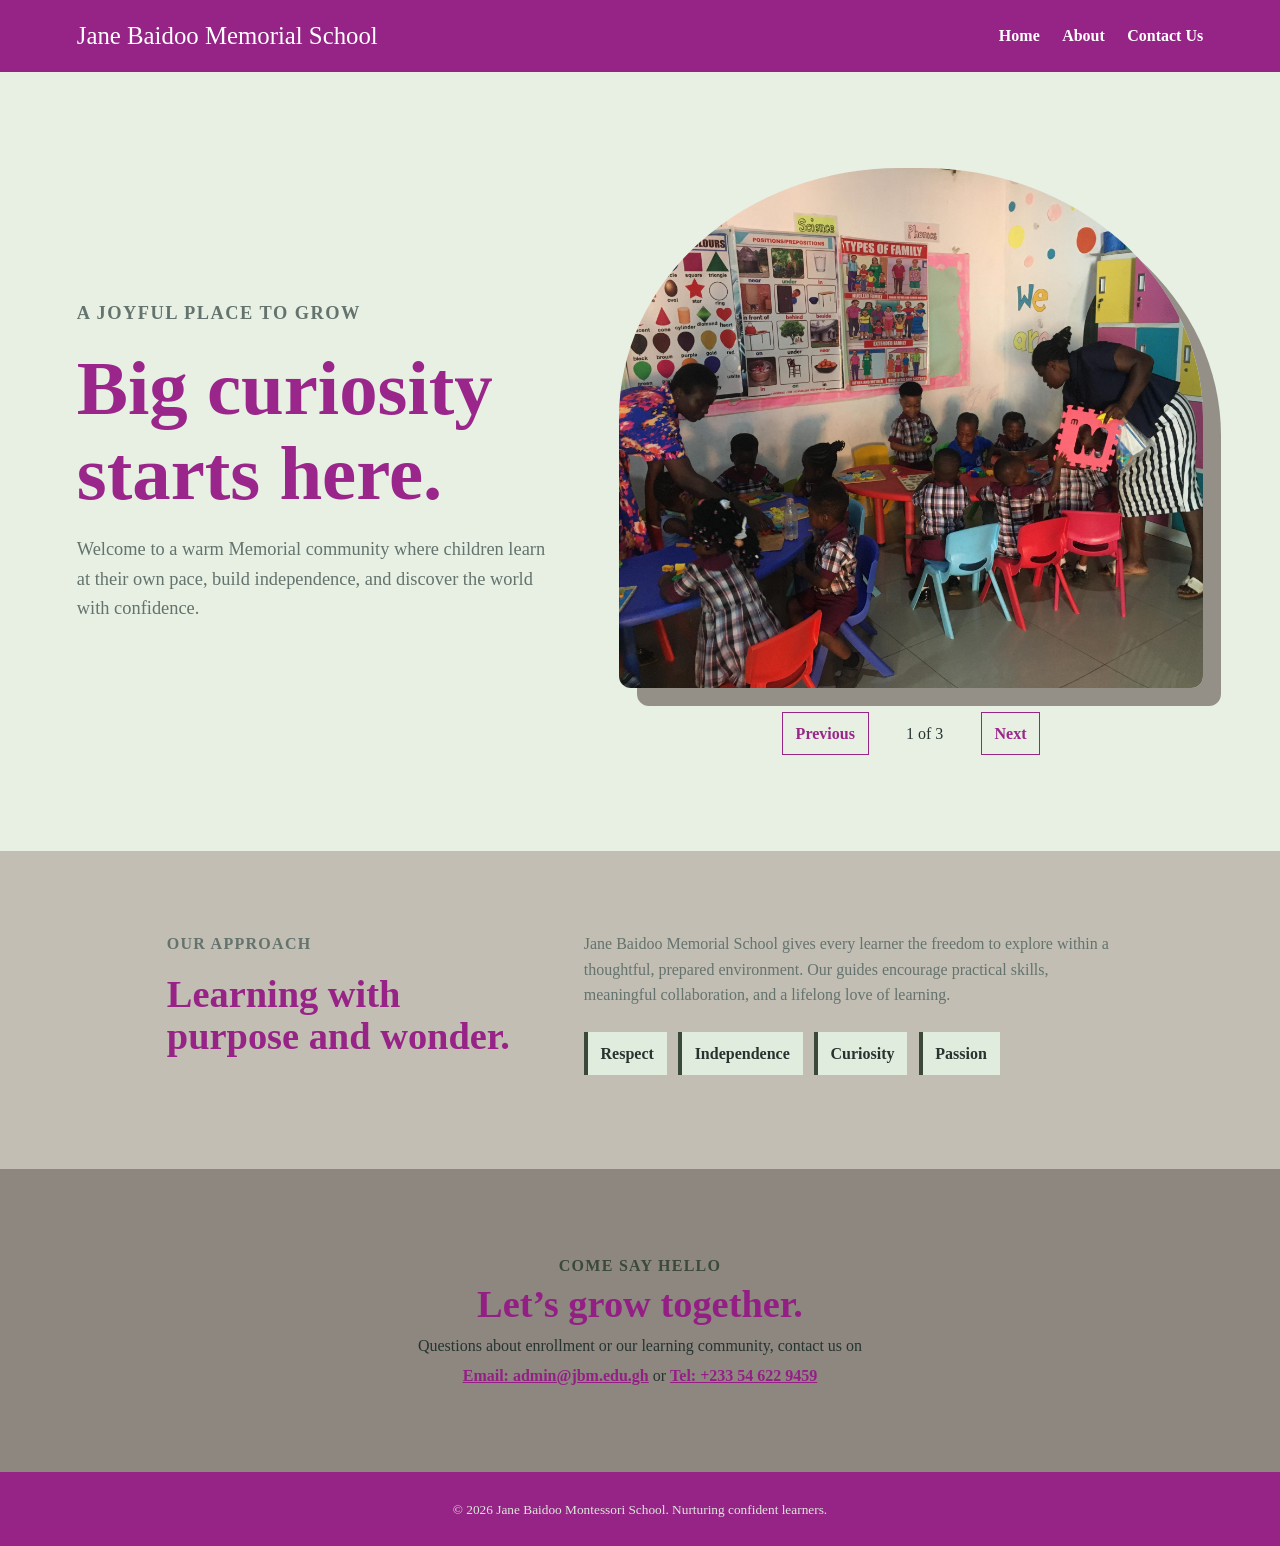
==== index.html @ 4fdb9b72 "The official website for Jane Baidoo  Memorial School, showcasing its vision, academic programmes, a" ====
<!DOCTYPE html>
<html lang="en">
<head>
    <meta charset="UTF-8">
    <meta name="viewport" content="width=device-width, initial-scale=1.0">
    <meta name="description" content="Jane Baidoo Montessori School nurtures curious, confident, and kind learners.">
    <title>Jane Baidoo Montessori School</title>
    <style>
        :root {
            --forest: #941984ef;
            --leaf: #3a493a;
            --sun: #837c75d2;
            --cream: #c2beb4;
            --ink: #26332f;
            --muted: #64736d;
            --line: #d9e4d9;
        }

        * { box-sizing: border-box; }

        html { scroll-behavior: smooth; }

        body {
            margin: 0;
            background: var(--cream);
            color: var(--ink);
            font-family: Georgia, "Times New Roman", serif;
            line-height: 1.6;
        }

        .site-header {
            background: var(--forest);
            color: white;
            padding: 1rem 6vw;
            display: flex;
            align-items: center;
            justify-content: space-between;
            gap: 1.5rem;
        }

        .brand { margin: 0; font-size: clamp(1.1rem, 2vw, 1.55rem); }
        .brand span { color: var(--sun); }

        nav ul {
            display: flex;
            flex-wrap: wrap;
            gap: 1.4rem;
            list-style: none;
            margin: 0;
            padding: 0;
        }

        nav a { color: white; text-decoration: none; font-weight: bold; }
        nav a:hover, nav a:focus { color: var(--sun); }

        .hero {
            min-height: 570px;
            padding: 6rem 6vw;
            display: grid;
            grid-template-columns: minmax(260px, 0.9fr) minmax(320px, 1.1fr);
            align-items: center;
            gap: 4rem;
            background: #e7f0e3;
        }

        .eyebrow { color: var(--leaf); font-weight: bold; letter-spacing: .08em; text-transform: uppercase; }
        h1, h2 { line-height: 1.1; color: var(--forest); }
        h1 { font-size: clamp(2.6rem, 6vw, 5rem); margin: .5rem 0 1.2rem; }
        h2 { font-size: clamp(1.8rem, 3vw, 2.6rem); margin-top: 0; }
        .hero p { max-width: 34rem; color: var(--muted); font-size: 1.15rem; }
        .hero-slideshow { min-width: 0; }
        .hero-image { display: block; width: 100%; height: 520px; object-fit: cover; border-radius: 48% 48% 12px 12px; box-shadow: 18px 18px 0 var(--sun); }
        .slideshow-controls { display: flex; align-items: center; justify-content: center; gap: 1rem; margin-top: 1.5rem; }
        .slideshow-controls button { border: 1px solid var(--forest); background: transparent; color: var(--forest); padding: .5rem .8rem; font: inherit; font-weight: bold; cursor: pointer; }
        .slideshow-controls button:hover, .slideshow-controls button:focus-visible { background: var(--forest); color: white; }
        .slide-status { min-width: 5rem; text-align: center; color: var(--ink); }

        .content { max-width: 1100px; margin: 0 auto; padding: 5rem 6vw; }
        .about { display: grid; grid-template-columns: 1fr 1.5fr; gap: 4rem; align-items: start; }
        .about p { color: var(--muted); margin-top: 0; }
        .values { display: flex; flex-wrap: wrap; gap: .7rem; margin-top: 1.5rem; }
        .value { background: #e0ecdd; border-left: 4px solid var(--leaf); padding: .55rem .8rem; font-weight: bold; }

        .records { background: white; border-top: 1px solid var(--line); }
        .table-wrap { overflow-x: auto; }
        table { width: 100%; border-collapse: collapse; text-align: left; min-width: 520px; }
        caption { text-align: left; color: var(--muted); margin-bottom: 1rem; }
        th { background: var(--forest); color: white; }
        th, td { padding: 1rem 1.2rem; border-bottom: 1px solid var(--line); }
        tbody tr:nth-child(even) { background: #f4f8f1; }
        tbody tr:hover { background: #fff4d9; }

        .contact { background: var(--sun); text-align: center; }
        .contact h2 { margin-bottom: .5rem; }
        .contact p { margin: .25rem 0; }
        .contact a { color: var(--forest); font-weight: bold; }
        footer { background: var(--forest); color: #dce9d9; text-align: center; padding: 1.5rem 6vw; }

        @media (max-width: 720px) {
            .site-header { align-items: flex-start; flex-direction: column; }
            .hero { grid-template-columns: 1fr; padding-top: 4rem; gap: 2rem; }
            .hero-image { height: min(105vw, 420px); border-radius: 38% 38% 12px 12px; box-shadow: 10px 10px 0 var(--sun); }
            .about { grid-template-columns: 1fr; gap: 1rem; }
        }
    </style>
</head>
<body>
    <header class="site-header">
        <p class="brand">Jane Baidoo Memorial School</p>
        <nav aria-label="Main navigation">
            <ul>
                <li><a href="#home">Home</a></li>
                <li><a href="#about">About</a></li>
                <li><a href="#contact">Contact Us</a></li>
            </ul>
        </nav>
    </header>

    <main>
        <section class="hero" id="home">
            <div>
                <p class="eyebrow">A joyful place to grow</p>
                <h1>Big curiosity starts here.</h1>
                <p>Welcome to a warm Memorial community where children learn at their own pace, build independence, and discover the world with confidence.</p>
            </div>
            <div class="hero-slideshow" aria-label="School photo slideshow">
                <img class="hero-image" src="JBMS%201.jpeg" alt="JBMS school photo 1">
                <div class="slideshow-controls">
                    <button type="button" id="previous-slide" aria-label="Show previous photo">Previous</button>
                    <span class="slide-status" id="slide-status" aria-live="polite">1 of 3</span>
                    <button type="button" id="next-slide" aria-label="Show next photo">Next</button>
                </div>
            </div>
        </section>

        <section class="content about" id="about">
            <div>
                <p class="eyebrow">Our approach</p>
                <h2>Learning with purpose and wonder.</h2>
            </div>
            <div>
                <p>Jane Baidoo Memorial School gives every learner the freedom to explore within a thoughtful, prepared environment. Our guides encourage practical skills, meaningful collaboration, and a lifelong love of learning.</p>
                <div class="values" aria-label="School values">
                    <span class="value">Respect</span>
                    <span class="value">Independence</span>
                    <span class="value">Curiosity</span>
                    <span class="value">Passion</span>

                </div>
            </div>
        </section>

        <section class="contact" id="contact">
            <div class="content">
                <p class="eyebrow">Come say hello</p>
                <h2>Let’s grow together.</h2>
                <p>Questions about enrollment or our learning community,
                     contact us on
                </p>
                <p><a href="mailto:admin@jbm.edu.gh">Email: admin@jbm.edu.gh</a> or <a href="tel:+233546229459">Tel: +233 54 622 9459</a></p>
            </div>
        </section>
    </main>

    <footer><small>&copy; 2026 Jane Baidoo Montessori School. Nurturing confident learners.</small></footer>
    <script>
        const slides = [
            { src: "JBMS%201.jpeg", alt: "JBMS school photo 1" },
            { src: "JBMS%202.jpeg", alt: "JBMS school photo 2" },
            { src: "JBMS%203.jpeg", alt: "JBMS school photo 3" },
            { src: "JBMS%204.jpeg", alt: "JBMS school photo 4" }
        ];
        const slideshowImage = document.querySelector(".hero-image");
        const slideStatus = document.querySelector("#slide-status");
        let currentSlide = 0;

        function showSlide(index) {
            currentSlide = (index + slides.length) % slides.length;
            slideshowImage.src = slides[currentSlide].src;
            slideshowImage.alt = slides[currentSlide].alt;
            slideStatus.textContent = `${currentSlide + 1} of ${slides.length}`;
        }

        document.querySelector("#previous-slide").addEventListener("click", () => showSlide(currentSlide - 1));
        document.querySelector("#next-slide").addEventListener("click", () => showSlide(currentSlide + 1));
        window.setInterval(() => showSlide(currentSlide + 1), 5000);
    </script>
</body>
</html>
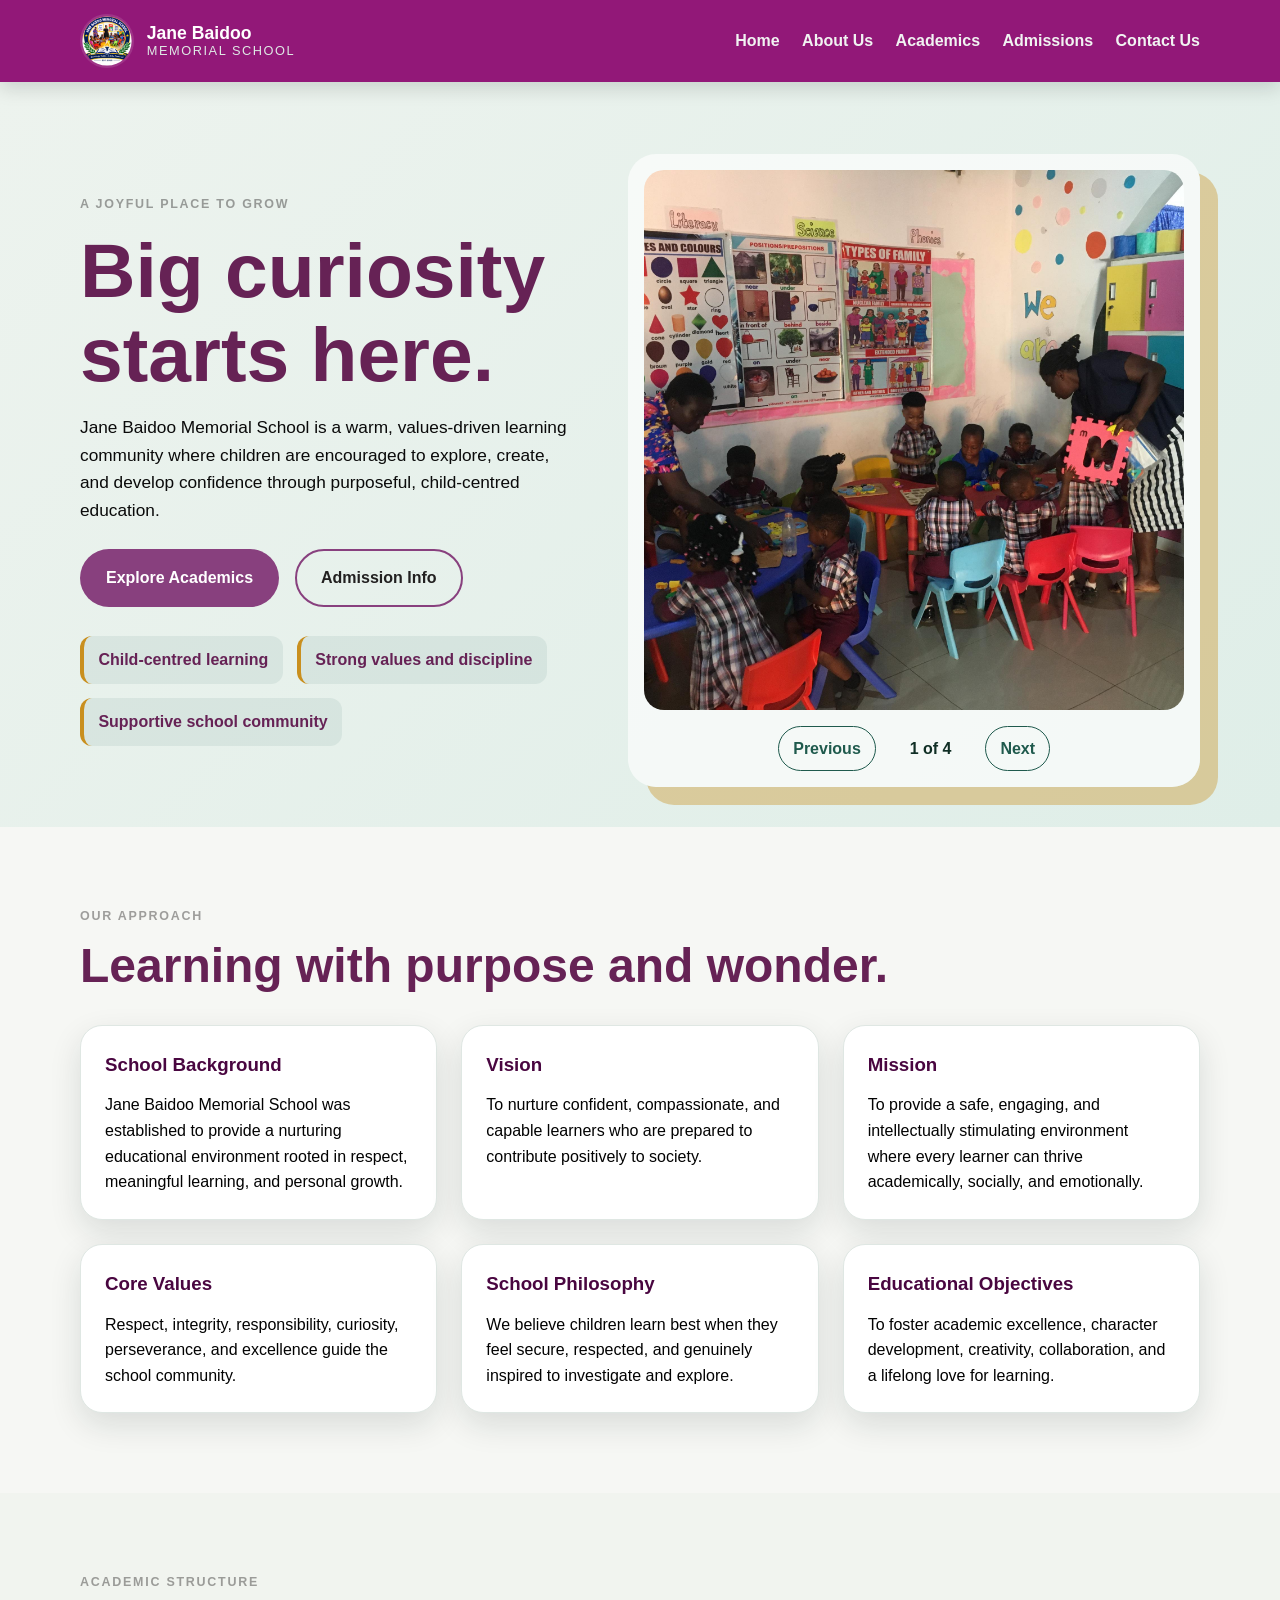
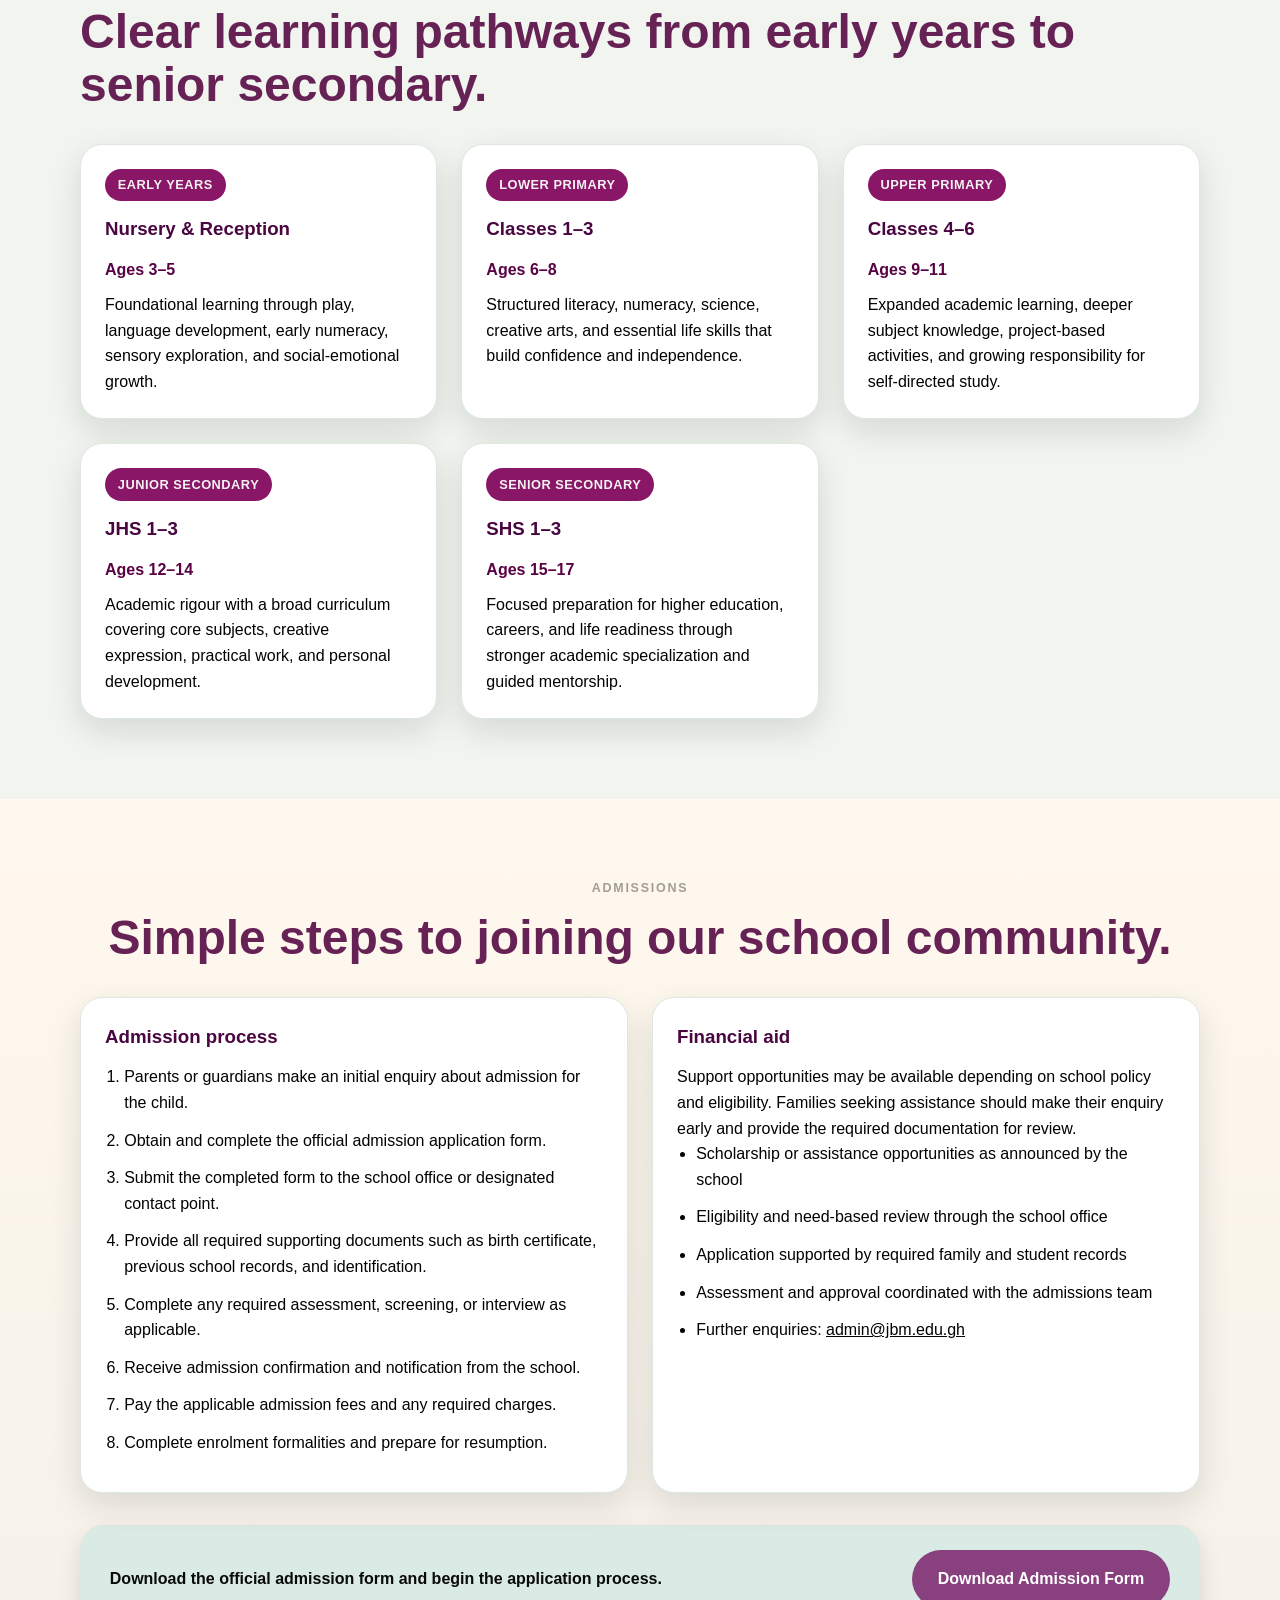
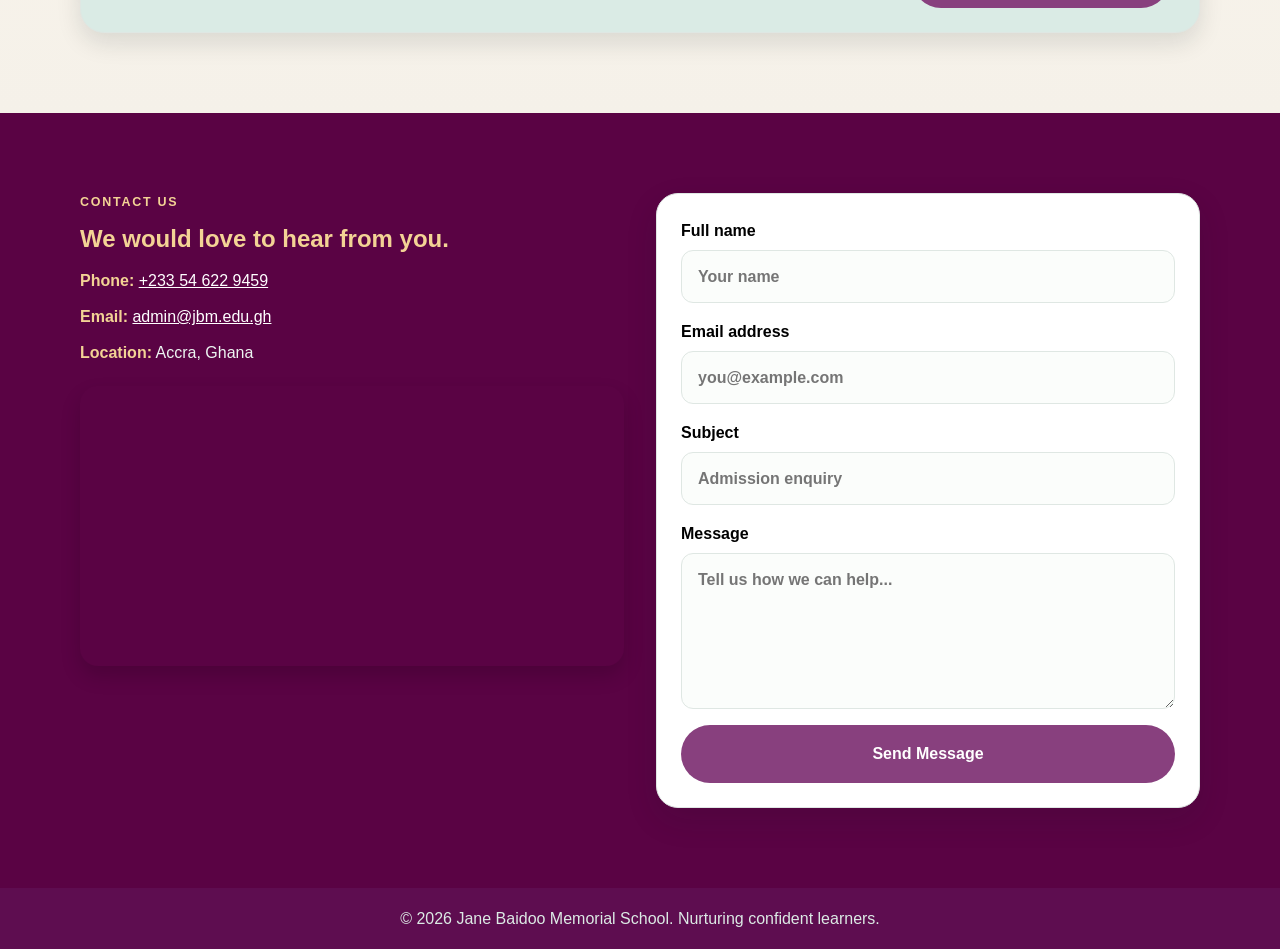
==== commit 08bf033b: "Jane Baidoo site update." ====
--- a/index.html
+++ b/index.html
@@ -3,187 +3,227 @@
 <head>
     <meta charset="UTF-8">
     <meta name="viewport" content="width=device-width, initial-scale=1.0">
-    <meta name="description" content="Jane Baidoo Montessori School nurtures curious, confident, and kind learners.">
-    <title>Jane Baidoo Montessori School</title>
-    <style>
-        :root {
-            --forest: #941984ef;
-            --leaf: #3a493a;
-            --sun: #837c75d2;
-            --cream: #c2beb4;
-            --ink: #26332f;
-            --muted: #64736d;
-            --line: #d9e4d9;
-        }
-
-        * { box-sizing: border-box; }
-
-        html { scroll-behavior: smooth; }
-
-        body {
-            margin: 0;
-            background: var(--cream);
-            color: var(--ink);
-            font-family: Georgia, "Times New Roman", serif;
-            line-height: 1.6;
-        }
-
-        .site-header {
-            background: var(--forest);
-            color: white;
-            padding: 1rem 6vw;
-            display: flex;
-            align-items: center;
-            justify-content: space-between;
-            gap: 1.5rem;
-        }
-
-        .brand { margin: 0; font-size: clamp(1.1rem, 2vw, 1.55rem); }
-        .brand span { color: var(--sun); }
-
-        nav ul {
-            display: flex;
-            flex-wrap: wrap;
-            gap: 1.4rem;
-            list-style: none;
-            margin: 0;
-            padding: 0;
-        }
-
-        nav a { color: white; text-decoration: none; font-weight: bold; }
-        nav a:hover, nav a:focus { color: var(--sun); }
-
-        .hero {
-            min-height: 570px;
-            padding: 6rem 6vw;
-            display: grid;
-            grid-template-columns: minmax(260px, 0.9fr) minmax(320px, 1.1fr);
-            align-items: center;
-            gap: 4rem;
-            background: #e7f0e3;
-        }
-
-        .eyebrow { color: var(--leaf); font-weight: bold; letter-spacing: .08em; text-transform: uppercase; }
-        h1, h2 { line-height: 1.1; color: var(--forest); }
-        h1 { font-size: clamp(2.6rem, 6vw, 5rem); margin: .5rem 0 1.2rem; }
-        h2 { font-size: clamp(1.8rem, 3vw, 2.6rem); margin-top: 0; }
-        .hero p { max-width: 34rem; color: var(--muted); font-size: 1.15rem; }
-        .hero-slideshow { min-width: 0; }
-        .hero-image { display: block; width: 100%; height: 520px; object-fit: cover; border-radius: 48% 48% 12px 12px; box-shadow: 18px 18px 0 var(--sun); }
-        .slideshow-controls { display: flex; align-items: center; justify-content: center; gap: 1rem; margin-top: 1.5rem; }
-        .slideshow-controls button { border: 1px solid var(--forest); background: transparent; color: var(--forest); padding: .5rem .8rem; font: inherit; font-weight: bold; cursor: pointer; }
-        .slideshow-controls button:hover, .slideshow-controls button:focus-visible { background: var(--forest); color: white; }
-        .slide-status { min-width: 5rem; text-align: center; color: var(--ink); }
-
-        .content { max-width: 1100px; margin: 0 auto; padding: 5rem 6vw; }
-        .about { display: grid; grid-template-columns: 1fr 1.5fr; gap: 4rem; align-items: start; }
-        .about p { color: var(--muted); margin-top: 0; }
-        .values { display: flex; flex-wrap: wrap; gap: .7rem; margin-top: 1.5rem; }
-        .value { background: #e0ecdd; border-left: 4px solid var(--leaf); padding: .55rem .8rem; font-weight: bold; }
-
-        .records { background: white; border-top: 1px solid var(--line); }
-        .table-wrap { overflow-x: auto; }
-        table { width: 100%; border-collapse: collapse; text-align: left; min-width: 520px; }
-        caption { text-align: left; color: var(--muted); margin-bottom: 1rem; }
-        th { background: var(--forest); color: white; }
-        th, td { padding: 1rem 1.2rem; border-bottom: 1px solid var(--line); }
-        tbody tr:nth-child(even) { background: #f4f8f1; }
-        tbody tr:hover { background: #fff4d9; }
-
-        .contact { background: var(--sun); text-align: center; }
-        .contact h2 { margin-bottom: .5rem; }
-        .contact p { margin: .25rem 0; }
-        .contact a { color: var(--forest); font-weight: bold; }
-        footer { background: var(--forest); color: #dce9d9; text-align: center; padding: 1.5rem 6vw; }
-
-        @media (max-width: 720px) {
-            .site-header { align-items: flex-start; flex-direction: column; }
-            .hero { grid-template-columns: 1fr; padding-top: 4rem; gap: 2rem; }
-            .hero-image { height: min(105vw, 420px); border-radius: 38% 38% 12px 12px; box-shadow: 10px 10px 0 var(--sun); }
-            .about { grid-template-columns: 1fr; gap: 1rem; }
-        }
-    </style>
+    <meta name="description" content="Jane Baidoo Memorial School offers a warm, engaging and academically strong learning environment for young learners.">
+    <title>Jane Baidoo Memorial School</title>
+    <link rel="stylesheet" href="jbms.css">
+    <script src="jbms.js" defer></script>
 </head>
 <body>
     <header class="site-header">
-        <p class="brand">Jane Baidoo Memorial School</p>
-        <nav aria-label="Main navigation">
-            <ul>
-                <li><a href="#home">Home</a></li>
-                <li><a href="#about">About</a></li>
-                <li><a href="#contact">Contact Us</a></li>
-            </ul>
-        </nav>
+        <div class="container nav-wrap">
+            <a class="brand" href="#home" aria-label="Jane Baidoo Memorial School home">
+                <img src="JB%20Logo.png" alt="Jane Baidoo Memorial School logo">
+                <div class="brand-text">
+                    <span class="brand-name">Jane Baidoo</span>
+                    <span class="brand-subtitle">Memorial School</span>
+                </div>
+            </a>
+
+            <button class="nav-toggle" type="button" aria-expanded="false" aria-controls="site-nav" aria-label="Toggle menu">
+                Menu
+            </button>
+
+            <nav class="main-nav" id="site-nav" aria-label="Main navigation">
+                <ul>
+                    <li><a href="#home">Home</a></li>
+                    <li><a href="#about">About Us</a></li>
+                    <li><a href="#academics">Academics</a></li>
+                    <li><a href="#admissions">Admissions</a></li>
+                    <li><a href="#contact">Contact Us</a></li>
+                </ul>
+            </nav>
+        </div>
     </header>
 
     <main>
         <section class="hero" id="home">
-            <div>
-                <p class="eyebrow">A joyful place to grow</p>
-                <h1>Big curiosity starts here.</h1>
-                <p>Welcome to a warm Memorial community where children learn at their own pace, build independence, and discover the world with confidence.</p>
-            </div>
-            <div class="hero-slideshow" aria-label="School photo slideshow">
-                <img class="hero-image" src="JBMS%201.jpeg" alt="JBMS school photo 1">
-                <div class="slideshow-controls">
-                    <button type="button" id="previous-slide" aria-label="Show previous photo">Previous</button>
-                    <span class="slide-status" id="slide-status" aria-live="polite">1 of 3</span>
-                    <button type="button" id="next-slide" aria-label="Show next photo">Next</button>
-                </div>
-            </div>
-        </section>
-
-        <section class="content about" id="about">
-            <div>
-                <p class="eyebrow">Our approach</p>
-                <h2>Learning with purpose and wonder.</h2>
-            </div>
-            <div>
-                <p>Jane Baidoo Memorial School gives every learner the freedom to explore within a thoughtful, prepared environment. Our guides encourage practical skills, meaningful collaboration, and a lifelong love of learning.</p>
-                <div class="values" aria-label="School values">
-                    <span class="value">Respect</span>
-                    <span class="value">Independence</span>
-                    <span class="value">Curiosity</span>
-                    <span class="value">Passion</span>
-
-                </div>
-            </div>
-        </section>
-
-        <section class="contact" id="contact">
-            <div class="content">
-                <p class="eyebrow">Come say hello</p>
-                <h2>Let’s grow together.</h2>
-                <p>Questions about enrollment or our learning community,
-                     contact us on
-                </p>
-                <p><a href="mailto:admin@jbm.edu.gh">Email: admin@jbm.edu.gh</a> or <a href="tel:+233546229459">Tel: +233 54 622 9459</a></p>
+            <div class="container hero-layout">
+                <div class="hero-copy">
+                    <p class="eyebrow">A joyful place to grow</p>
+                    <h1>Big curiosity starts here.</h1>
+                    <p class="lead">Jane Baidoo Memorial School is a warm, values-driven learning community where children are encouraged to explore, create, and develop confidence through purposeful, child-centred education.</p>
+                    <div class="hero-actions">
+                        <a href="#academics" class="button primary">Explore Academics</a>
+                        <a href="#admissions" class="button secondary">Admission Info</a>
+                    </div>
+                    <ul class="quick-facts" aria-label="School highlights">
+                        <li>Child-centred learning</li>
+                        <li>Strong values and discipline</li>
+                        <li>Supportive school community</li>
+                    </ul>
+                </div>
+
+                <div class="hero-slideshow" aria-label="School photo slideshow">
+                    <img class="hero-image" src="JBMS%201.jpeg" alt="School building and students in a bright classroom environment">
+                    <div class="slideshow-controls">
+                        <button type="button" id="previous-slide" aria-label="Show previous photo">Previous</button>
+                        <span class="slide-status" id="slide-status" aria-live="polite">1 of 4</span>
+                        <button type="button" id="next-slide" aria-label="Show next photo">Next</button>
+                    </div>
+                </div>
+            </div>
+        </section>
+
+        <section class="section about" id="about">
+            <div class="container">
+                <div class="section-intro">
+                    <p class="eyebrow">Our approach</p>
+                    <h2>Learning with purpose and wonder.</h2>
+                </div>
+
+                <div class="info-grid">
+                    <article class="info-card">
+                        <h3>School Background</h3>
+                        <p>Jane Baidoo Memorial School was established to provide a nurturing educational environment rooted in respect, meaningful learning, and personal growth.</p>
+                    </article>
+                    <article class="info-card">
+                        <h3>Vision</h3>
+                        <p>To nurture confident, compassionate, and capable learners who are prepared to contribute positively to society.</p>
+                    </article>
+                    <article class="info-card">
+                        <h3>Mission</h3>
+                        <p>To provide a safe, engaging, and intellectually stimulating environment where every learner can thrive academically, socially, and emotionally.</p>
+                    </article>
+                    <article class="info-card">
+                        <h3>Core Values</h3>
+                        <p>Respect, integrity, responsibility, curiosity, perseverance, and excellence guide the school community.</p>
+                    </article>
+                    <article class="info-card">
+                        <h3>School Philosophy</h3>
+                        <p>We believe children learn best when they feel secure, respected, and genuinely inspired to investigate and explore.</p>
+                    </article>
+                    <article class="info-card">
+                        <h3>Educational Objectives</h3>
+                        <p>To foster academic excellence, character development, creativity, collaboration, and a lifelong love for learning.</p>
+                    </article>
+                </div>
+            </div>
+        </section>
+
+        <section class="section academics" id="academics">
+            <div class="container">
+                <div class="section-intro">
+                    <p class="eyebrow">Academic structure</p>
+                    <h2>Clear learning pathways from early years to senior secondary.</h2>
+                </div>
+
+                <div class="program-grid">
+                    <article class="program-card">
+                        <span class="program-level">Early Years</span>
+                        <h3>Nursery & Reception</h3>
+                        <p class="program-age">Ages 3–5</p>
+                        <p>Foundational learning through play, language development, early numeracy, sensory exploration, and social-emotional growth.</p>
+                    </article>
+                    <article class="program-card">
+                        <span class="program-level">Lower Primary</span>
+                        <h3>Classes 1–3</h3>
+                        <p class="program-age">Ages 6–8</p>
+                        <p>Structured literacy, numeracy, science, creative arts, and essential life skills that build confidence and independence.</p>
+                    </article>
+                    <article class="program-card">
+                        <span class="program-level">Upper Primary</span>
+                        <h3>Classes 4–6</h3>
+                        <p class="program-age">Ages 9–11</p>
+                        <p>Expanded academic learning, deeper subject knowledge, project-based activities, and growing responsibility for self-directed study.</p>
+                    </article>
+                    <article class="program-card">
+                        <span class="program-level">Junior Secondary</span>
+                        <h3>JHS 1–3</h3>
+                        <p class="program-age">Ages 12–14</p>
+                        <p>Academic rigour with a broad curriculum covering core subjects, creative expression, practical work, and personal development.</p>
+                    </article>
+                    <article class="program-card">
+                        <span class="program-level">Senior Secondary</span>
+                        <h3>SHS 1–3</h3>
+                        <p class="program-age">Ages 15–17</p>
+                        <p>Focused preparation for higher education, careers, and life readiness through stronger academic specialization and guided mentorship.</p>
+                    </article>
+                </div>
+            </div>
+        </section>
+
+        <section class="section admissions" id="admissions">
+            <div class="container">
+                <div class="section-intro center">
+                    <p class="eyebrow">Admissions</p>
+                    <h2>Simple steps to joining our school community.</h2>
+                </div>
+
+                <div class="admissions-layout">
+                    <div class="admission-panel">
+                        <h3>Admission process</h3>
+                        <ol class="process-list">
+                            <li>Parents or guardians make an initial enquiry about admission for the child.</li>
+                            <li>Obtain and complete the official admission application form.</li>
+                            <li>Submit the completed form to the school office or designated contact point.</li>
+                            <li>Provide all required supporting documents such as birth certificate, previous school records, and identification.</li>
+                            <li>Complete any required assessment, screening, or interview as applicable.</li>
+                            <li>Receive admission confirmation and notification from the school.</li>
+                            <li>Pay the applicable admission fees and any required charges.</li>
+                            <li>Complete enrolment formalities and prepare for resumption.</li>
+                        </ol>
+                    </div>
+
+                    <div class="admission-panel aid-panel">
+                        <h3>Financial aid</h3>
+                        <p>Support opportunities may be available depending on school policy and eligibility. Families seeking assistance should make their enquiry early and provide the required documentation for review.</p>
+                        <ul class="aid-list">
+                            <li>Scholarship or assistance opportunities as announced by the school</li>
+                            <li>Eligibility and need-based review through the school office</li>
+                            <li>Application supported by required family and student records</li>
+                            <li>Assessment and approval coordinated with the admissions team</li>
+                            <li>Further enquiries: <a href="mailto:admin@jbm.edu.gh">admin@jbm.edu.gh</a></li>
+                        </ul>
+                    </div>
+                </div>
+
+                <div class="download-panel">
+                    <p>Download the official admission form and begin the application process.</p>
+                    <a class="button primary" href="admission-form.pdf" download="Jane-Baidoo-Memorial-School-Admission-Form.pdf">Download Admission Form</a>
+                </div>
+            </div>
+        </section>
+
+        <section class="section contact" id="contact">
+            <div class="container contact-layout">
+                <div class="contact-details">
+                    <p class="eyebrow">Contact us</p>
+                    <h2>We would love to hear from you.</h2>
+                    <ul class="contact-list">
+                        <li><strong>Phone:</strong> <a href="tel:+233546229459">+233 54 622 9459</a></li>
+                        <li><strong>Email:</strong> <a href="mailto:admin@jbm.edu.gh">admin@jbm.edu.gh</a></li>
+                        <li><strong>Location:</strong> Accra, Ghana</li>
+                    </ul>
+                    <iframe class="map" title="Map showing the approximate location of Jane Baidoo Memorial School" src="https://www.google.com/maps?q=Accra%20Ghana&output=embed" loading="lazy" referrerpolicy="no-referrer-when-downgrade"></iframe>
+                </div>
+
+                <form class="contact-form" id="contact-form">
+                    <label>
+                        Full name
+                        <input type="text" name="name" placeholder="Your name" required>
+                    </label>
+                    <label>
+                        Email address
+                        <input type="email" name="email" placeholder="you@example.com" required>
+                    </label>
+                    <label>
+                        Subject
+                        <input type="text" name="subject" placeholder="Admission enquiry" required>
+                    </label>
+                    <label>
+                        Message
+                        <textarea name="message" rows="5" placeholder="Tell us how we can help..." required></textarea>
+                    </label>
+                    <button type="submit" class="button primary">Send Message</button>
+                </form>
             </div>
         </section>
     </main>
 
-    <footer><small>&copy; 2026 Jane Baidoo Montessori School. Nurturing confident learners.</small></footer>
-    <script>
-        const slides = [
-            { src: "JBMS%201.jpeg", alt: "JBMS school photo 1" },
-            { src: "JBMS%202.jpeg", alt: "JBMS school photo 2" },
-            { src: "JBMS%203.jpeg", alt: "JBMS school photo 3" },
-            { src: "JBMS%204.jpeg", alt: "JBMS school photo 4" }
-        ];
-        const slideshowImage = document.querySelector(".hero-image");
-        const slideStatus = document.querySelector("#slide-status");
-        let currentSlide = 0;
-
-        function showSlide(index) {
-            currentSlide = (index + slides.length) % slides.length;
-            slideshowImage.src = slides[currentSlide].src;
-            slideshowImage.alt = slides[currentSlide].alt;
-            slideStatus.textContent = `${currentSlide + 1} of ${slides.length}`;
-        }
-
-        document.querySelector("#previous-slide").addEventListener("click", () => showSlide(currentSlide - 1));
-        document.querySelector("#next-slide").addEventListener("click", () => showSlide(currentSlide + 1));
-        window.setInterval(() => showSlide(currentSlide + 1), 5000);
-    </script>
+    <footer class="site-footer">
+        <div class="container footer-inner">
+            <p>&copy; 2026 Jane Baidoo Memorial School. Nurturing confident learners.</p>
+        </div>
+    </footer>
 </body>
-</html>+</html>
--- a/jbms.css
+++ b/jbms.css
@@ -0,0 +1,525 @@
+:root {
+    --primary: #1f5a4d;
+    --secondary: #c98f1e;
+    --accent: #f2efe8;
+    --forest: #102f25;
+    --ink: #18332c;
+    --muted: #4e615b;
+    --line: #dfe7e3;
+    --card: #ffffff;
+    --shadow: rgba(14, 34, 29, 0.12);
+}
+
+* {
+    box-sizing: border-box;
+}
+
+html {
+    scroll-behavior: smooth;
+}
+
+body {
+    margin: 0;
+    font-family: "Segoe UI", Tahoma, Geneva, Verdana, sans-serif;
+    background: #f6f7f4;
+    color: var(--ink);
+    line-height: 1.6;
+}
+
+img {
+    max-width: 100%;
+    display: block;
+}
+
+a {
+    color: inherit;
+}
+
+button,
+input,
+textarea {
+    font: inherit;
+}
+
+.container {
+    width: min(1120px, calc(100% - 2rem));
+    margin: 0 auto;
+}
+
+.site-header {
+    position: sticky;
+    top: 0;
+    z-index: 20;
+    background: rgba(141, 12, 113, 0.95);
+    backdrop-filter: blur(10px);
+    color: #fff;
+    box-shadow: 0 6px 18px rgba(5, 20, 17, 0.15);
+}
+
+.nav-wrap {
+    display: flex;
+    align-items: center;
+    justify-content: space-between;
+    gap: 1rem;
+    min-height: 82px;
+}
+
+.brand {
+    display: inline-flex;
+    align-items: center;
+    gap: 0.8rem;
+    text-decoration: none;
+    color: #fff;
+}
+
+.brand img {
+    width: 54px;
+    height: 54px;
+    border-radius: 50%;
+    background: rgba(255, 255, 255, 0.12);
+    padding: 0.15rem;
+}
+
+.brand-text {
+    display: flex;
+    flex-direction: column;
+    line-height: 1.1;
+}
+
+.brand-name {
+    font-size: 1.1rem;
+    font-weight: 700;
+}
+
+.brand-subtitle {
+    font-size: 0.8rem;
+    text-transform: uppercase;
+    letter-spacing: 0.12em;
+    color: #dfe9e5;
+}
+
+.main-nav ul {
+    display: flex;
+    align-items: center;
+    list-style: none;
+    gap: 1.4rem;
+    margin: 0;
+    padding: 0;
+}
+
+.main-nav a {
+    text-decoration: none;
+    color: #f1f3f2;
+    font-weight: 600;
+    transition: color 0.2s ease;
+}
+
+.main-nav a:hover,
+.main-nav a:focus-visible {
+    color: var(--secondary);
+}
+
+.nav-toggle {
+    display: none;
+    border: 1px solid rgba(255,255,255,0.5);
+    background: transparent;
+    color: #fff;
+    border-radius: 999px;
+    padding: 0.6rem 0.9rem;
+    font-weight: 700;
+    cursor: pointer;
+}
+
+.hero {
+    background: linear-gradient(135deg, #edf3ee 0%, #dfeee8 100%);
+    padding: 4.5rem 0 2.5rem;
+}
+
+.hero-layout {
+    display: grid;
+    grid-template-columns: 1.05fr 1.2fr;
+    align-items: center;
+    gap: 3rem;
+}
+
+.eyebrow {
+    margin: 0 0 0.8rem;
+    font-size: 0.78rem;
+    letter-spacing: 0.14em;
+    text-transform: uppercase;
+    color:#1f1d1d69;
+    font-weight: 800;
+}
+
+.hero-copy h1,
+.section-intro h2,
+.contact-details h2 {
+    margin: 0 0 1rem;
+    line-height: 1.1;
+    color:#662255;
+}
+
+.hero-copy h1 {
+    font-size: clamp(2.8rem, 6vw, 5rem);
+}
+
+.lead {
+    font-size: 1.08rem;
+    color:#0a0a0a;
+    max-width: 540px;
+}
+
+.hero-actions {
+    display: flex;
+    flex-wrap: wrap;
+    gap: 1rem;
+    margin-top: 1.5rem;
+}
+
+.button {
+    display: inline-flex;
+    justify-content: center;
+    align-items: center;
+    border-radius: 999px;
+    padding: 0.9rem 1.5rem;
+    text-decoration: none;
+    font-weight: 700;
+    border: 2px solid transparent;
+    transition: transform 0.2s ease, box-shadow 0.2s ease;
+}
+
+.button:hover,
+.button:focus-visible {
+    transform: translateY(-1px);
+    box-shadow: 0 10px 20px rgba(16, 47, 37, 0.12);
+}
+
+.button.primary {
+    background:#88407e;
+    color: #fff;
+}
+
+.button.secondary {
+    background: transparent;
+    border-color:#88407e;
+    color:#222020;
+}
+
+.quick-facts {
+    list-style: none;
+    margin: 1.8rem 0 0;
+    padding: 0;
+    display: flex;
+    flex-wrap: wrap;
+    gap: 0.9rem;
+    color:#662255;
+    font-weight: 600;
+}
+
+.quick-facts li {
+    background: rgba(31, 90, 77, 0.08);
+    border-left: 4px solid var(--secondary);
+    padding: 0.7rem 0.9rem;
+    border-radius: 12px;
+}
+
+.hero-slideshow {
+    border-radius: 28px;
+    background: rgba(255,255,255,0.65);
+    padding: 1rem;
+    box-shadow: 18px 18px 0 rgba(201, 143, 30, 0.38);
+}
+
+.hero-image {
+    width: 100%;
+    height: 540px;
+    object-fit: cover;
+    border-radius: 20px;
+}
+
+.slideshow-controls {
+    display: flex;
+    align-items: center;
+    justify-content: center;
+    gap: 1rem;
+    margin-top: 1rem;
+}
+
+.slideshow-controls button {
+    border: 1px solid var(--primary);
+    background: transparent;
+    color: var(--primary);
+    border-radius: 999px;
+    padding: 0.55rem 0.9rem;
+    font-weight: 700;
+    cursor: pointer;
+}
+
+.slideshow-controls button:hover,
+.slideshow-controls button:focus-visible {
+    background: var(--primary);
+    color: #fff;
+}
+
+.slide-status {
+    min-width: 4.8rem;
+    text-align: center;
+    color: var(--forest);
+    font-weight: 700;
+}
+
+.section {
+    padding: 5rem 0;
+}
+
+.section-intro {
+    margin-bottom: 2rem;
+}
+
+.section-intro h2 {
+    font-size: clamp(2rem, 4vw, 3rem);
+}
+
+.info-grid,
+.program-grid {
+    display: grid;
+    grid-template-columns: repeat(3, minmax(0, 1fr));
+    gap: 1.5rem;
+}
+
+.info-card,
+.program-card,
+.admission-panel,
+.contact-form {
+    background: var(--card);
+    border: 1px solid var(--line);
+    border-radius: 22px;
+    box-shadow: 0 12px 32px var(--shadow);
+}
+
+.info-card,
+.program-card,
+.admission-panel {
+    padding: 1.5rem;
+}
+
+.info-card h3,
+.program-card h3,
+.admission-panel h3 {
+    margin-top: 0;
+    margin-bottom: 0.8rem;
+    color:#490640;
+}
+
+.info-card p,
+.program-card p,
+.admission-panel p,
+.contact-list,
+.process-list,
+.aid-list {
+    margin: 0;
+    color:#020202;
+}
+
+.program-level {
+    display: inline-block;
+    margin-bottom: 0.8rem;
+    background: rgba(131, 7, 94, 0.938);
+    color: #f3f2f1;
+    border-radius: 999px;
+    padding: 0.38rem 0.8rem;
+    font-size: 0.8rem;
+    font-weight: 800;
+    letter-spacing: 0.04em;
+    text-transform: uppercase;
+}
+
+.program-age {
+    font-weight: 700;
+    color:#5a0344 !important;
+    margin-bottom: 0.6rem !important;
+}
+
+.academics {
+    background: #f1f4ef;
+}
+
+.admissions {
+    background: linear-gradient(180deg, #fff8ee 0%, #f5f1e9 100%);
+}
+
+.center {
+    text-align: center;
+}
+
+.admissions-layout {
+    display: grid;
+    grid-template-columns: repeat(2, minmax(0, 1fr));
+    gap: 1.5rem;
+}
+
+.process-list,
+.aid-list {
+    padding-left: 1.2rem;
+}
+
+.process-list li,
+.aid-list li {
+    margin-bottom: 0.75rem;
+}
+
+.download-panel {
+    margin-top: 2rem;
+    display: flex;
+    flex-wrap: wrap;
+    align-items: center;
+    justify-content: space-between;
+    gap: 1rem;
+    background:#daebe5;
+    border: 1px solid var(--line);
+    border-radius: 24px;
+    padding: 1.5rem 1.8rem;
+    box-shadow: 0 10px 24px var(--shadow);
+}
+
+.download-panel p {
+    margin: 0;
+    font-weight: 600;
+    color:#0a0a0a;
+}
+
+.contact {
+    background: #5a0344;
+    color: #edf6f2;
+}
+
+.contact .eyebrow,
+.contact-details h2,
+.contact-list strong {
+    color: #f3d395;
+}
+
+.contact-layout {
+    display: grid;
+    grid-template-columns: 1fr 1fr;
+    gap: 2rem;
+    align-items: start;
+}
+
+.contact-list {
+    list-style: none;
+    padding: 0;
+    margin: 0 0 1.25rem;
+    color: #edf6f2;
+}
+
+.contact-list li {
+    margin-bottom: 0.65rem;
+}
+
+.contact-list a {
+    color: #ffffff;
+}
+
+.map {
+    width: 100%;
+    min-height: 280px;
+    border: 0;
+    border-radius: 18px;
+    box-shadow: 0 10px 20px rgba(0,0,0,0.16);
+}
+
+.contact-form {
+    padding: 1.5rem;
+    display: grid;
+    gap: 1rem;
+}
+
+.contact-form label {
+    display: grid;
+    gap: 0.4rem;
+    font-weight: 600;
+    color: #000000;
+}
+
+.contact-form input,
+.contact-form textarea {
+    width: 100%;
+    border: 1px solid var(--line);
+    border-radius: 12px;
+    padding: 0.8rem 1rem;
+    background: #fbfdfb;
+    color:#801c72;
+}
+
+.contact-form input:focus,
+.contact-form textarea:focus {
+    outline: 3px solid rgba(31, 90, 77, 0.15);
+    border-color: var(--primary);
+}
+
+.site-footer {
+    background: #5e0d50;
+    color: #dceae5;
+    padding: 1.1rem 0;
+}
+
+.footer-inner {
+    display: flex;
+    justify-content: center;
+    align-items: center;
+}
+
+.footer-inner p {
+    margin: 0;
+}
+
+@media (max-width: 900px) {
+    .hero-layout,
+    .contact-layout,
+    .admissions-layout,
+    .info-grid,
+    .program-grid {
+        grid-template-columns: 1fr;
+    }
+
+    .hero {
+        padding-top: 3.5rem;
+    }
+}
+
+@media (max-width: 760px) {
+    .nav-toggle {
+        display: inline-flex;
+    }
+
+    .main-nav {
+        display: none;
+        width: 100%;
+    }
+
+    .main-nav.is-open {
+        display: block;
+    }
+
+    .main-nav ul {
+        flex-direction: column;
+        align-items: flex-start;
+        padding: 0.8rem 0 1.2rem;
+    }
+
+    .nav-wrap {
+        flex-wrap: wrap;
+        padding: 0.8rem 0;
+    }
+
+    .hero-image {
+        height: 400px;
+    }
+
+    .download-panel {
+        align-items: flex-start;
+        flex-direction: column;
+    }
+}
+
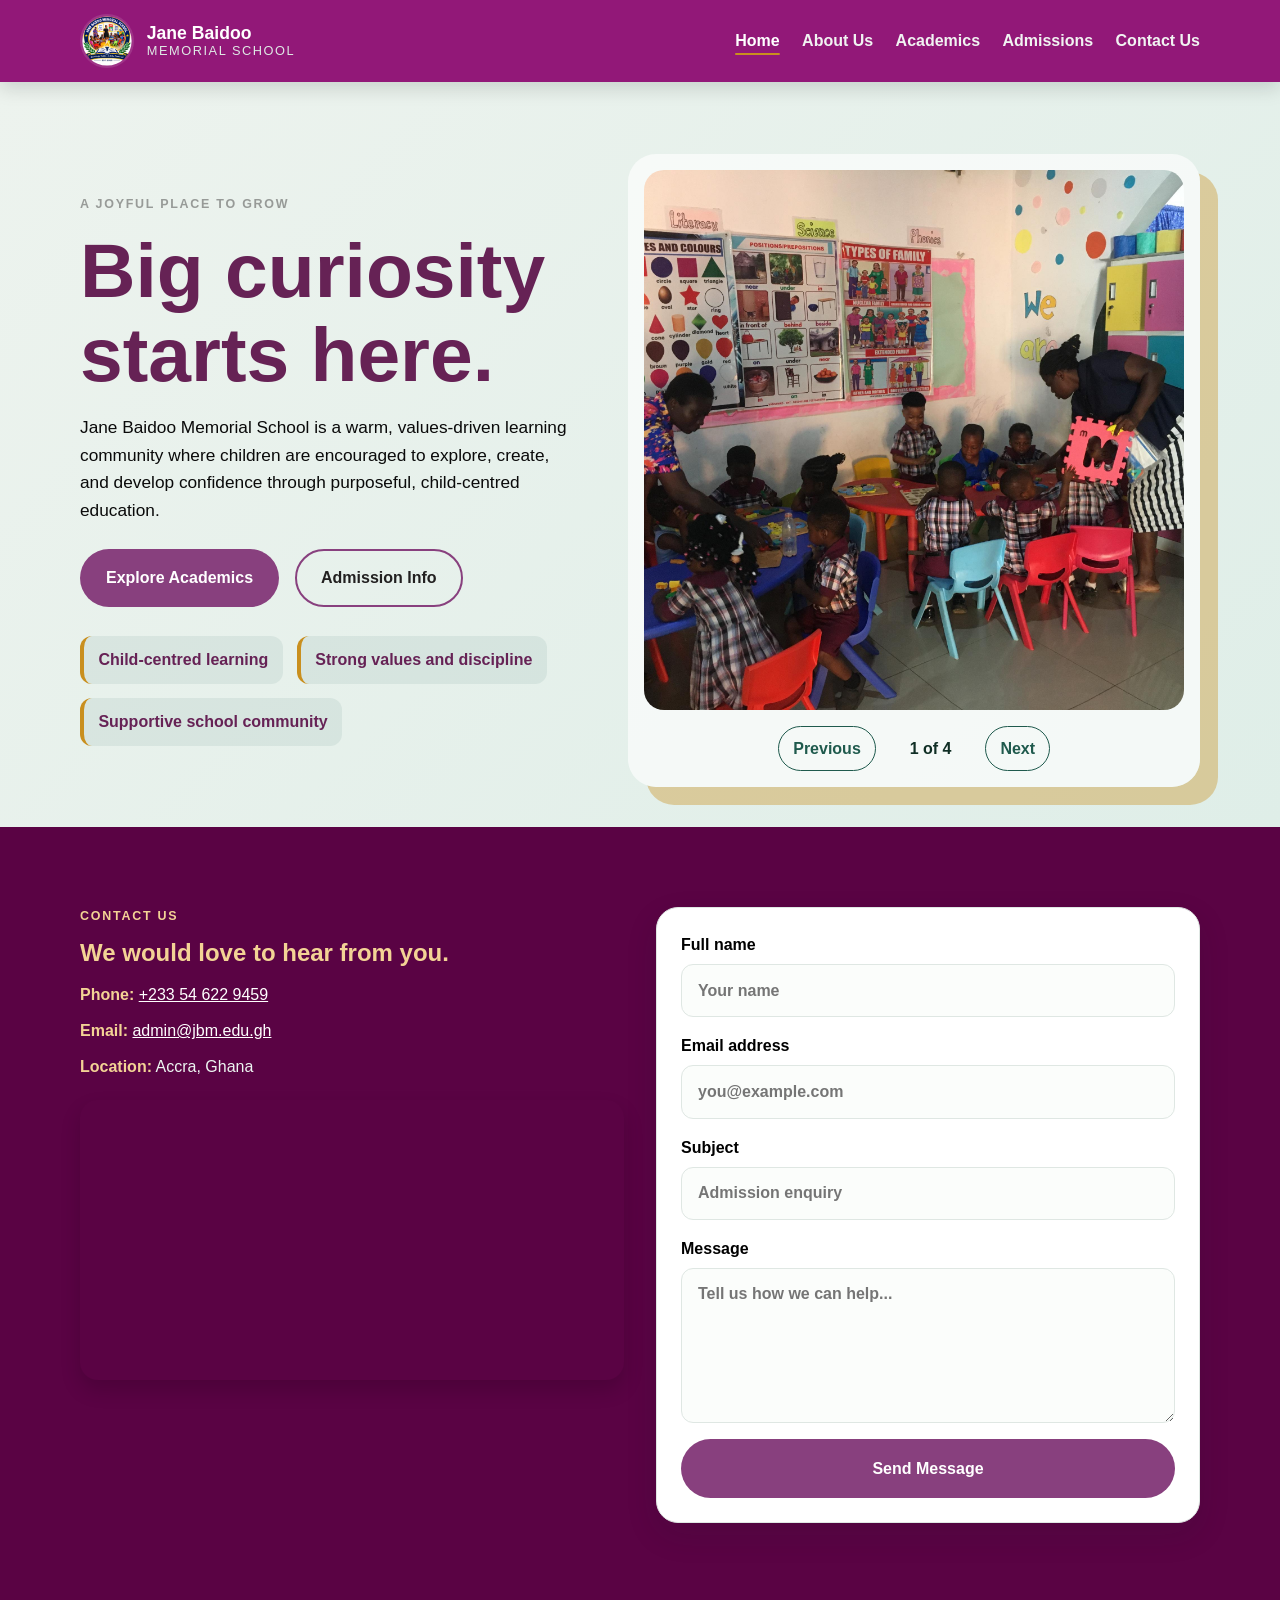
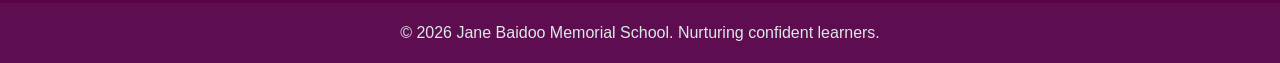
==== commit 51dc69ab: "Added about, acadeics, and admissions files and also modified index and css files" ====
--- a/index.html
+++ b/index.html
@@ -11,7 +11,7 @@
 <body>
     <header class="site-header">
         <div class="container nav-wrap">
-            <a class="brand" href="#home" aria-label="Jane Baidoo Memorial School home">
+            <a class="brand" href="index.html" aria-label="Jane Baidoo Memorial School home">
                 <img src="JB%20Logo.png" alt="Jane Baidoo Memorial School logo">
                 <div class="brand-text">
                     <span class="brand-name">Jane Baidoo</span>
@@ -25,15 +25,17 @@
 
             <nav class="main-nav" id="site-nav" aria-label="Main navigation">
                 <ul>
-                    <li><a href="#home">Home</a></li>
-                    <li><a href="#about">About Us</a></li>
-                    <li><a href="#academics">Academics</a></li>
-                    <li><a href="#admissions">Admissions</a></li>
+                    <li><a href="index.html" aria-current="page">Home</a></li>
+                    <li><a href="About/about.html">About Us</a></li>
+                    <li><a href="Academics/academics.html">Academics</a></li>
+                    <li><a href="Admissions/admissions.html">Admissions</a></li>
                     <li><a href="#contact">Contact Us</a></li>
                 </ul>
             </nav>
         </div>
     </header>
+
+
 
     <main>
         <section class="hero" id="home">
@@ -43,8 +45,8 @@
                     <h1>Big curiosity starts here.</h1>
                     <p class="lead">Jane Baidoo Memorial School is a warm, values-driven learning community where children are encouraged to explore, create, and develop confidence through purposeful, child-centred education.</p>
                     <div class="hero-actions">
-                        <a href="#academics" class="button primary">Explore Academics</a>
-                        <a href="#admissions" class="button secondary">Admission Info</a>
+                        <a href="Academics/academics.html" class="button primary">Explore Academics</a>
+                        <a href="Admissions/admissions.html" class="button secondary">Admission Info</a>
                     </div>
                     <ul class="quick-facts" aria-label="School highlights">
                         <li>Child-centred learning</li>
@@ -64,125 +66,6 @@
             </div>
         </section>
 
-        <section class="section about" id="about">
-            <div class="container">
-                <div class="section-intro">
-                    <p class="eyebrow">Our approach</p>
-                    <h2>Learning with purpose and wonder.</h2>
-                </div>
-
-                <div class="info-grid">
-                    <article class="info-card">
-                        <h3>School Background</h3>
-                        <p>Jane Baidoo Memorial School was established to provide a nurturing educational environment rooted in respect, meaningful learning, and personal growth.</p>
-                    </article>
-                    <article class="info-card">
-                        <h3>Vision</h3>
-                        <p>To nurture confident, compassionate, and capable learners who are prepared to contribute positively to society.</p>
-                    </article>
-                    <article class="info-card">
-                        <h3>Mission</h3>
-                        <p>To provide a safe, engaging, and intellectually stimulating environment where every learner can thrive academically, socially, and emotionally.</p>
-                    </article>
-                    <article class="info-card">
-                        <h3>Core Values</h3>
-                        <p>Respect, integrity, responsibility, curiosity, perseverance, and excellence guide the school community.</p>
-                    </article>
-                    <article class="info-card">
-                        <h3>School Philosophy</h3>
-                        <p>We believe children learn best when they feel secure, respected, and genuinely inspired to investigate and explore.</p>
-                    </article>
-                    <article class="info-card">
-                        <h3>Educational Objectives</h3>
-                        <p>To foster academic excellence, character development, creativity, collaboration, and a lifelong love for learning.</p>
-                    </article>
-                </div>
-            </div>
-        </section>
-
-        <section class="section academics" id="academics">
-            <div class="container">
-                <div class="section-intro">
-                    <p class="eyebrow">Academic structure</p>
-                    <h2>Clear learning pathways from early years to senior secondary.</h2>
-                </div>
-
-                <div class="program-grid">
-                    <article class="program-card">
-                        <span class="program-level">Early Years</span>
-                        <h3>Nursery & Reception</h3>
-                        <p class="program-age">Ages 3–5</p>
-                        <p>Foundational learning through play, language development, early numeracy, sensory exploration, and social-emotional growth.</p>
-                    </article>
-                    <article class="program-card">
-                        <span class="program-level">Lower Primary</span>
-                        <h3>Classes 1–3</h3>
-                        <p class="program-age">Ages 6–8</p>
-                        <p>Structured literacy, numeracy, science, creative arts, and essential life skills that build confidence and independence.</p>
-                    </article>
-                    <article class="program-card">
-                        <span class="program-level">Upper Primary</span>
-                        <h3>Classes 4–6</h3>
-                        <p class="program-age">Ages 9–11</p>
-                        <p>Expanded academic learning, deeper subject knowledge, project-based activities, and growing responsibility for self-directed study.</p>
-                    </article>
-                    <article class="program-card">
-                        <span class="program-level">Junior Secondary</span>
-                        <h3>JHS 1–3</h3>
-                        <p class="program-age">Ages 12–14</p>
-                        <p>Academic rigour with a broad curriculum covering core subjects, creative expression, practical work, and personal development.</p>
-                    </article>
-                    <article class="program-card">
-                        <span class="program-level">Senior Secondary</span>
-                        <h3>SHS 1–3</h3>
-                        <p class="program-age">Ages 15–17</p>
-                        <p>Focused preparation for higher education, careers, and life readiness through stronger academic specialization and guided mentorship.</p>
-                    </article>
-                </div>
-            </div>
-        </section>
-
-        <section class="section admissions" id="admissions">
-            <div class="container">
-                <div class="section-intro center">
-                    <p class="eyebrow">Admissions</p>
-                    <h2>Simple steps to joining our school community.</h2>
-                </div>
-
-                <div class="admissions-layout">
-                    <div class="admission-panel">
-                        <h3>Admission process</h3>
-                        <ol class="process-list">
-                            <li>Parents or guardians make an initial enquiry about admission for the child.</li>
-                            <li>Obtain and complete the official admission application form.</li>
-                            <li>Submit the completed form to the school office or designated contact point.</li>
-                            <li>Provide all required supporting documents such as birth certificate, previous school records, and identification.</li>
-                            <li>Complete any required assessment, screening, or interview as applicable.</li>
-                            <li>Receive admission confirmation and notification from the school.</li>
-                            <li>Pay the applicable admission fees and any required charges.</li>
-                            <li>Complete enrolment formalities and prepare for resumption.</li>
-                        </ol>
-                    </div>
-
-                    <div class="admission-panel aid-panel">
-                        <h3>Financial aid</h3>
-                        <p>Support opportunities may be available depending on school policy and eligibility. Families seeking assistance should make their enquiry early and provide the required documentation for review.</p>
-                        <ul class="aid-list">
-                            <li>Scholarship or assistance opportunities as announced by the school</li>
-                            <li>Eligibility and need-based review through the school office</li>
-                            <li>Application supported by required family and student records</li>
-                            <li>Assessment and approval coordinated with the admissions team</li>
-                            <li>Further enquiries: <a href="mailto:admin@jbm.edu.gh">admin@jbm.edu.gh</a></li>
-                        </ul>
-                    </div>
-                </div>
-
-                <div class="download-panel">
-                    <p>Download the official admission form and begin the application process.</p>
-                    <a class="button primary" href="admission-form.pdf" download="Jane-Baidoo-Memorial-School-Admission-Form.pdf">Download Admission Form</a>
-                </div>
-            </div>
-        </section>
 
         <section class="section contact" id="contact">
             <div class="container contact-layout">
--- a/jbms.css
+++ b/jbms.css
@@ -119,6 +119,14 @@
     color: var(--secondary);
 }
 
+.main-nav a[aria-current="page"] {
+    color: #fff;
+    text-decoration: underline;
+    text-decoration-color: var(--secondary);
+    text-decoration-thickness: 2px;
+    text-underline-offset: 0.45rem;
+}
+
 .nav-toggle {
     display: none;
     border: 1px solid rgba(255,255,255,0.5);
@@ -276,6 +284,7 @@
     margin-bottom: 2rem;
 }
 
+.section-intro h1,
 .section-intro h2 {
     font-size: clamp(2rem, 4vw, 3rem);
 }
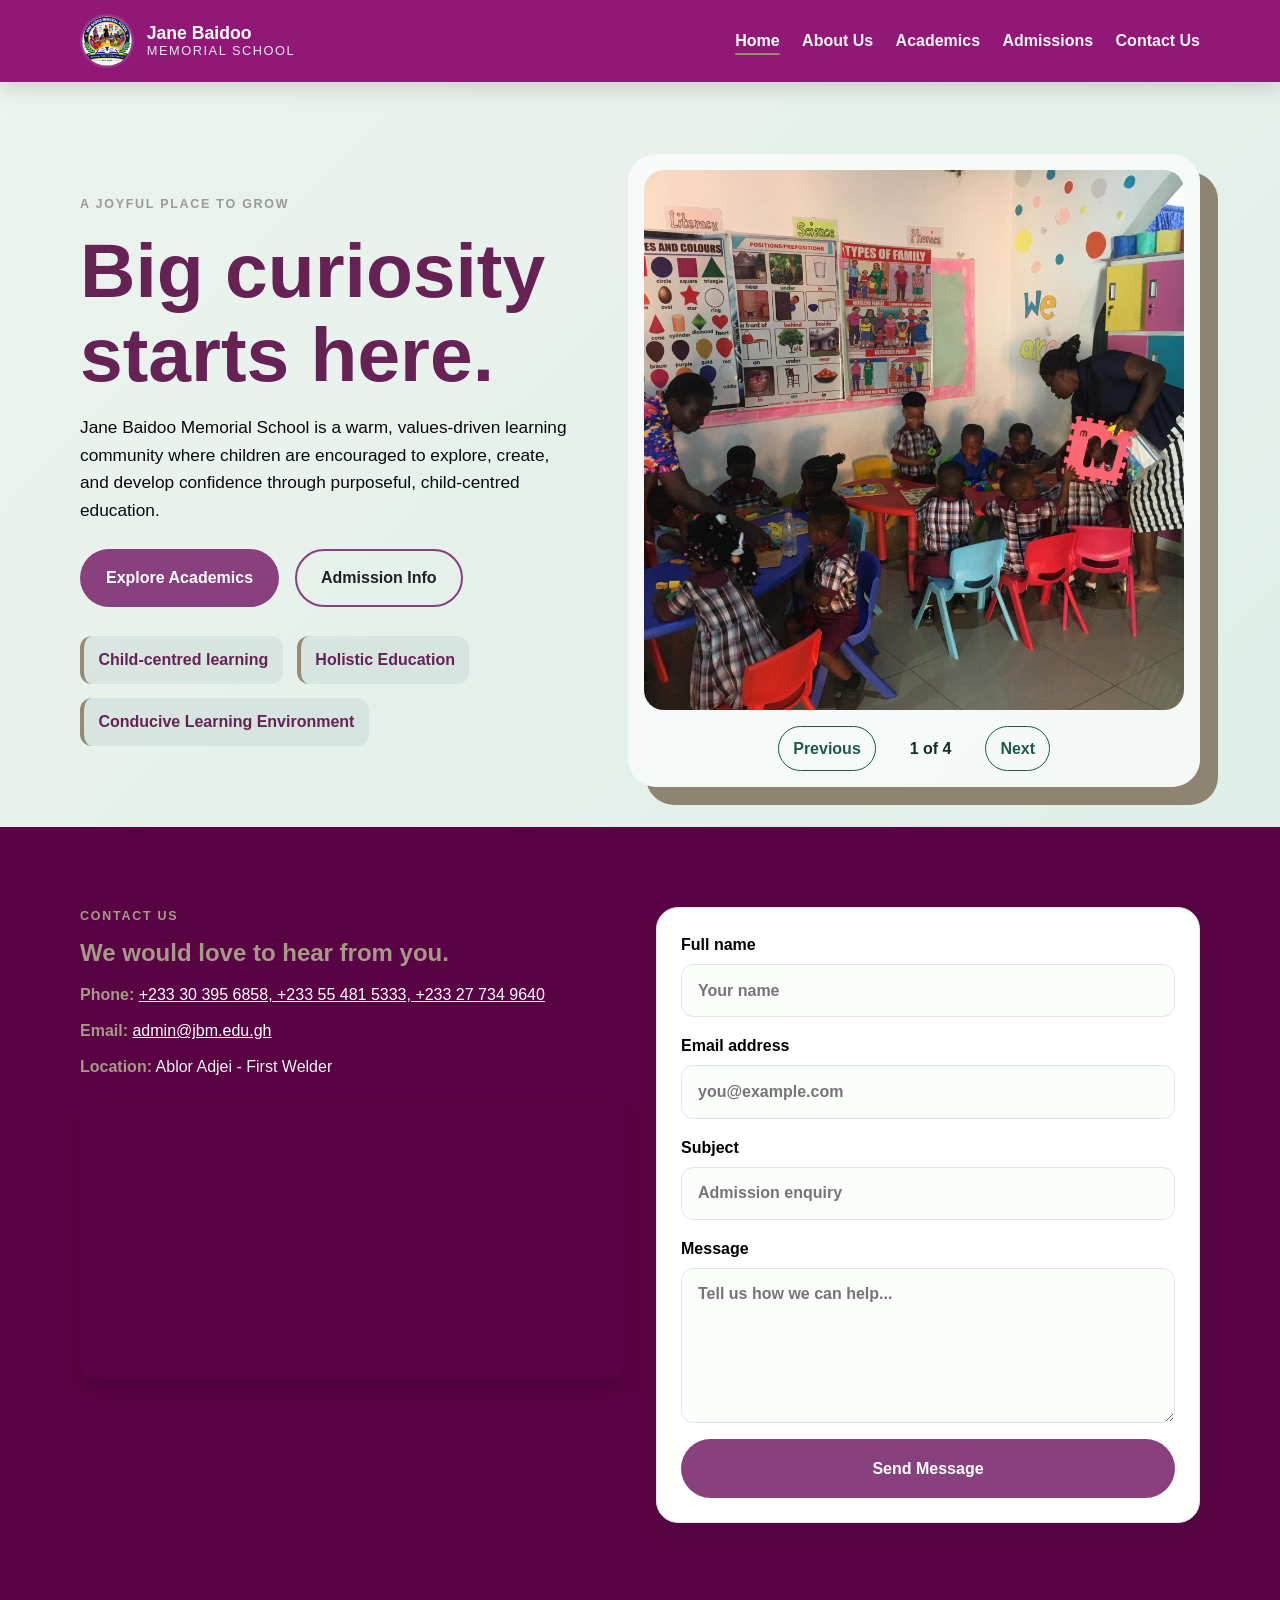
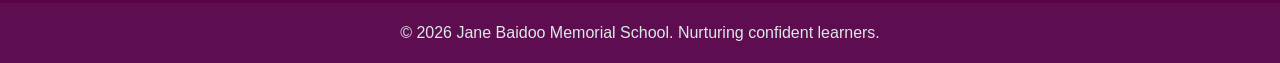
==== commit fe6b714f: "Location updated" ====
--- a/index.html
+++ b/index.html
@@ -50,8 +50,8 @@
                     </div>
                     <ul class="quick-facts" aria-label="School highlights">
                         <li>Child-centred learning</li>
-                        <li>Strong values and discipline</li>
-                        <li>Supportive school community</li>
+                        <li>Holistic Education</li>
+                        <li>Conducive Learning Environment</li>
                     </ul>
                 </div>
 
@@ -73,9 +73,9 @@
                     <p class="eyebrow">Contact us</p>
                     <h2>We would love to hear from you.</h2>
                     <ul class="contact-list">
-                        <li><strong>Phone:</strong> <a href="tel:+233546229459">+233 54 622 9459</a></li>
+                        <li><strong>Phone:</strong> <a href="tel:+233554815333">+233 30 395 6858, +233 55 481 5333, +233 27 734 9640</a></li>
                         <li><strong>Email:</strong> <a href="mailto:admin@jbm.edu.gh">admin@jbm.edu.gh</a></li>
-                        <li><strong>Location:</strong> Accra, Ghana</li>
+                        <li><strong>Location:</strong> Ablor Adjei - First Welder</li>
                     </ul>
                     <iframe class="map" title="Map showing the approximate location of Jane Baidoo Memorial School" src="https://www.google.com/maps?q=Accra%20Ghana&output=embed" loading="lazy" referrerpolicy="no-referrer-when-downgrade"></iframe>
                 </div>
--- a/jbms.css
+++ b/jbms.css
@@ -1,6 +1,6 @@
 :root {
     --primary: #1f5a4d;
-    --secondary: #c98f1e;
+    --secondary: #978a71;
     --accent: #f2efe8;
     --forest: #102f25;
     --ink: #18332c;
@@ -235,7 +235,7 @@
     border-radius: 28px;
     background: rgba(255,255,255,0.65);
     padding: 1rem;
-    box-shadow: 18px 18px 0 rgba(201, 143, 30, 0.38);
+    box-shadow: 18px 18px 0 rgb(141, 132, 114);
 }
 
 .hero-image {
@@ -405,7 +405,7 @@
 .contact .eyebrow,
 .contact-details h2,
 .contact-list strong {
-    color: #f3d395;
+    color: #a59a85;
 }
 
 .contact-layout {
